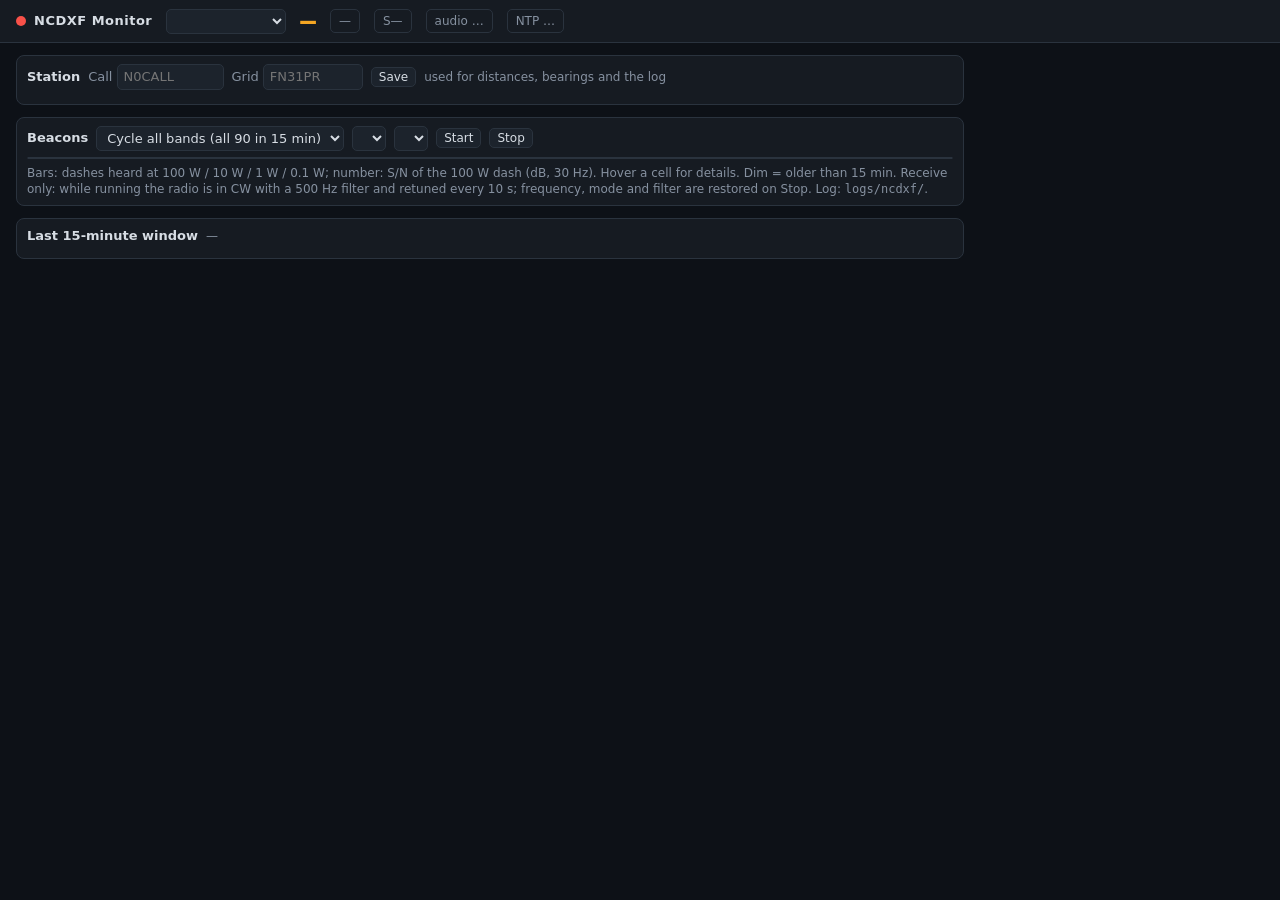
==== static/index.html @ 0770ba5a "NCDXF/IARU beacon monitor for IC-7300 / Yaesu FTDX10 Standalone version of the beacon monitor from c" ====
<!doctype html>
<html lang="en">
<head>
<meta charset="utf-8">
<meta name="viewport" content="width=device-width, initial-scale=1">
<title>NCDXF Monitor</title>
<link rel="stylesheet" href="/static/style.css">
</head>
<body>
<header>
  <div class="brand"><span id="conn" class="dot" title="Server connection"></span>NCDXF Monitor</div>
  <select id="radioSel" title="Radio (switching is refused while monitoring)"></select>
  <div class="freq" id="freq">—</div>
  <div class="badge" id="modeBadge">—</div>
  <div class="badge" id="smeter" title="S-meter">S—</div>
  <div class="badge" id="audioBadge" title="Receive audio from the radio's USB sound card">audio …</div>
  <div class="badge" id="clockBadge" title="PC clock">NTP …</div>
</header>

<main>
  <section>
    <div class="row">
      <b>Station</b>
      <label>Call <input id="stCall" placeholder="N0CALL" size="9"></label>
      <label>Grid <input id="stGrid" placeholder="FN31pr" size="8"></label>
      <button class="small" id="stSave">Save</button>
      <span class="hint">used for distances, bearings and the log</span>
    </div>
  </section>

  <section>
    <div class="row">
      <b>Beacons</b>
      <select id="bnMode" title="What the radio listens to">
        <option value="cycle">Cycle all bands (all 90 in 15 min)</option>
        <option value="band">One band (all 18 in 3 min)</option>
        <option value="follow">Follow one beacon</option>
      </select>
      <select id="bnBand" title="Band for One band"></select>
      <select id="bnBeacon" title="Beacon for Follow"></select>
      <button class="small" id="bnStart">Start</button>
      <button class="small" id="bnStop">Stop</button>
      <span id="bnInfo" class="hint"></span>
    </div>
    <div class="table-wrap">
      <table><thead><tr id="bnHead"></tr></thead><tbody id="bnBody"></tbody></table>
    </div>
    <div class="hint help">Bars: dashes heard at 100 W / 10 W / 1 W / 0.1 W; number: S/N of the 100 W dash (dB, 30 Hz).
      Hover a cell for details. Dim = older than 15 min. Receive only: while running the radio is in CW with a 500 Hz
      filter and retuned every 10 s; frequency, mode and filter are restored on Stop. Log: <code>logs/ncdxf/</code>.</div>
  </section>

  <section>
    <div class="row"><b>Last 15-minute window</b> <span id="passInfo" class="hint">—</span></div>
    <div id="passText" class="pass"></div>
  </section>
</main>
<div id="toast"></div>
<script src="/static/app.js"></script>
</body>
</html>
---- static/style.css ----
:root {
  --bg: #0d1117; --panel: #161b22; --panel2: #1c232c; --line: #2a333e;
  --fg: #d7dde4; --dim: #8691a0; --accent: #f5a623; --ok: #3fb950; --bad: #f85149;
}
* { box-sizing: border-box; }
html, body { margin: 0; background: var(--bg); color: var(--fg);
  font: 13px/1.35 system-ui, -apple-system, "Segoe UI", sans-serif; }
button, select, input { font: inherit; color: var(--fg); }
button { background: var(--panel2); border: 1px solid var(--line); border-radius: 5px; padding: 4px 9px; cursor: pointer; }
button:hover { border-color: var(--dim); }
button:disabled { opacity: 0.45; cursor: default; }
button.small { padding: 1px 7px; font-size: 12px; }
select, input { background: var(--panel2); border: 1px solid var(--line); border-radius: 5px; padding: 3px 6px; }
input { text-transform: uppercase; }
code { font-size: 12px; }

header { display: flex; align-items: center; gap: 14px; padding: 8px 16px; flex-wrap: wrap;
  background: var(--panel); border-bottom: 1px solid var(--line); }
.brand { font-weight: 700; letter-spacing: .5px; display: flex; align-items: center; gap: 8px; }
.dot { width: 10px; height: 10px; border-radius: 50%; background: var(--bad); display: inline-block; }
.dot.ok { background: var(--ok); }
#radioSel { font-weight: 700; width: 120px; }
.freq { font: 600 26px/1 ui-monospace, "SF Mono", Menlo, Consolas, monospace; color: var(--accent); }
.freq.off { color: var(--dim); }
.badge { font-size: 12px; padding: 3px 8px; border-radius: 5px; border: 1px solid var(--line); color: var(--dim); white-space: nowrap; }
.badge.ok { color: var(--ok); }
.badge.bad { color: #fff; background: var(--bad); border-color: var(--bad); }

main { padding: 12px 16px; display: grid; gap: 12px; max-width: 980px; }
section { background: var(--panel); border: 1px solid var(--line); border-radius: 8px; padding: 8px 10px; min-width: 0; }
.row { display: flex; align-items: center; gap: 8px; flex-wrap: wrap; margin-bottom: 6px; }
.row label { display: flex; align-items: center; gap: 4px; color: var(--dim); }
.hint { color: var(--dim); font-size: 12px; }
.help { padding-top: 6px; }
.pass { font-size: 13px; line-height: 1.5; }

.table-wrap { overflow-x: auto; border: 1px solid var(--line); border-radius: 5px; background: #06090d; }
table { border-collapse: collapse; width: 100%; font-size: 13px; }
th { background: var(--panel2); text-align: left; font-weight: 600; color: var(--dim); padding: 3px 8px; white-space: nowrap; }
td { padding: 2px 8px; border-top: 1px solid #141a21; white-space: nowrap; font-family: ui-monospace, Menlo, Consolas, monospace; }
th:nth-child(3), th:nth-child(4), td:nth-child(3), td:nth-child(4) { text-align: right; }
th:nth-child(n+5), td:nth-child(n+5) { min-width: 62px; }
.cell { font-variant-numeric: tabular-nums; }
.cell.now { outline: 1px solid var(--accent); outline-offset: -1px; }
.cell.old { opacity: 0.4; }
.cell .dim { color: var(--dim); }
.bars { display: inline-flex; align-items: flex-end; gap: 1px; height: 12px; vertical-align: -1px; }
.bars i { display: inline-block; width: 4px; background: var(--line); }
.bars i:nth-child(1) { height: 12px; } .bars i:nth-child(2) { height: 9px; }
.bars i:nth-child(3) { height: 6px; } .bars i:nth-child(4) { height: 3px; }
.bars i.on { background: var(--ok); }

#toast { display: none; position: fixed; right: 16px; bottom: 16px; max-width: 420px; padding: 8px 12px;
  background: #3a1416; border: 1px solid var(--bad); border-radius: 6px; color: #fff; }

@media (max-width: 600px) { header, main { padding-left: 16px; padding-right: 16px; } .freq { font-size: 20px; } }
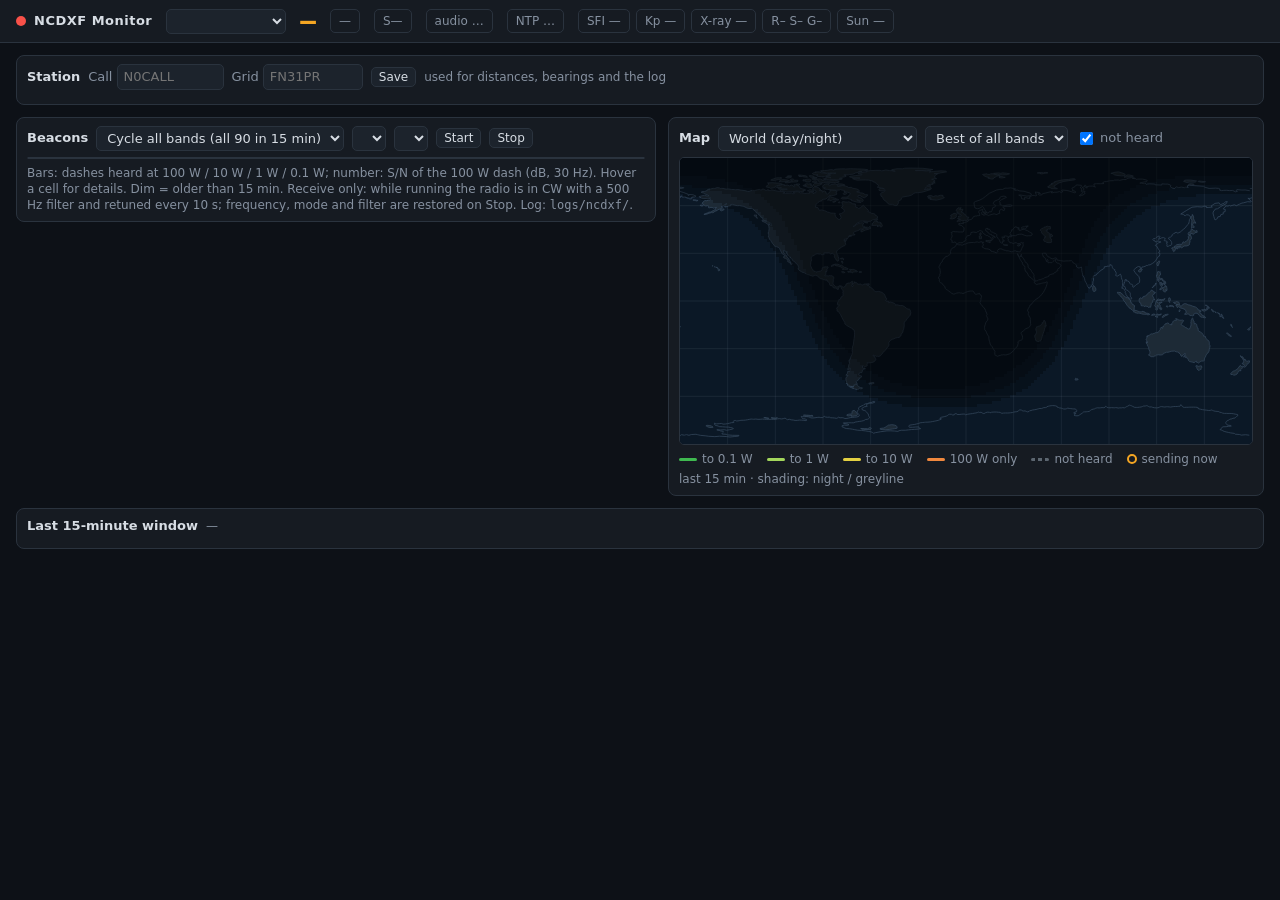
==== commit cf5b71e1: "Map with great-circle paths, space weather in the header - map beside the table: station, beacons an" ====
--- a/static/index.html
+++ b/static/index.html
@@ -15,6 +15,13 @@
   <div class="badge" id="smeter" title="S-meter">S—</div>
   <div class="badge" id="audioBadge" title="Receive audio from the radio's USB sound card">audio …</div>
   <div class="badge" id="clockBadge" title="PC clock">NTP …</div>
+  <div class="space" title="Space weather (NOAA SWPC, refreshed every 15 min) and the sun at your station">
+    <div class="badge" id="sfiBadge">SFI —</div>
+    <div class="badge" id="kpBadge">Kp —</div>
+    <div class="badge" id="xrayBadge">X-ray —</div>
+    <div class="badge" id="scalesBadge">R– S– G–</div>
+    <div class="badge" id="sunBadge">Sun —</div>
+  </div>
 </header>
 
 <main>
@@ -28,6 +35,7 @@
     </div>
   </section>
 
+  <div class="split">
   <section>
     <div class="row">
       <b>Beacons</b>
@@ -50,6 +58,26 @@
       filter and retuned every 10 s; frequency, mode and filter are restored on Stop. Log: <code>logs/ncdxf/</code>.</div>
   </section>
 
+  <section class="map-section">
+    <div class="row">
+      <b>Map</b>
+      <select id="mapProj" title="Projection">
+        <option value="world">World (day/night)</option>
+        <option value="azim">Azimuthal from your QTH</option>
+      </select>
+      <select id="mapBand" title="Which result the paths show"><option value="best">Best of all bands</option></select>
+      <label class="chk"><input type="checkbox" id="mapMiss" checked> not heard</label>
+    </div>
+    <div class="map-wrap"><canvas id="map"></canvas><div id="mapTip" class="map-tip" hidden></div></div>
+    <div class="legend">
+      <span><i style="background:var(--d4)"></i>to 0.1 W</span><span><i style="background:var(--d3)"></i>to 1 W</span>
+      <span><i style="background:var(--d2)"></i>to 10 W</span><span><i style="background:var(--d1)"></i>100 W only</span>
+      <span><i class="miss"></i>not heard</span><span><i class="ring"></i>sending now</span>
+      <span class="hint">last 15 min · shading: night / greyline</span>
+    </div>
+  </section>
+  </div>
+
   <section>
     <div class="row"><b>Last 15-minute window</b> <span id="passInfo" class="hint">—</span></div>
     <div id="passText" class="pass"></div>
--- a/static/style.css
+++ b/static/style.css
@@ -1,6 +1,8 @@
 :root {
   --bg: #0d1117; --panel: #161b22; --panel2: #1c232c; --line: #2a333e;
-  --fg: #d7dde4; --dim: #8691a0; --accent: #f5a623; --ok: #3fb950; --bad: #f85149;
+  --fg: #d7dde4; --dim: #8691a0; --accent: #f5a623; --ok: #3fb950; --bad: #f85149; --warn: #e3b341;
+  /* path colours: dashes heard down to 0.1 W / 1 W / 10 W / 100 W */
+  --d4: #3fb950; --d3: #a3d65c; --d2: #e3d042; --d1: #f0883e; --miss: #5c6670;
 }
 * { box-sizing: border-box; }
 html, body { margin: 0; background: var(--bg); color: var(--fg);
@@ -25,8 +27,12 @@
 .badge { font-size: 12px; padding: 3px 8px; border-radius: 5px; border: 1px solid var(--line); color: var(--dim); white-space: nowrap; }
 .badge.ok { color: var(--ok); }
 .badge.bad { color: #fff; background: var(--bad); border-color: var(--bad); }
+.badge.warn { color: #111; background: var(--warn); border-color: var(--warn); }
+.space { display: flex; gap: 6px; flex-wrap: wrap; }
 
-main { padding: 12px 16px; display: grid; gap: 12px; max-width: 980px; }
+main { padding: 12px 16px; display: grid; gap: 12px; max-width: 1560px; }
+.split { display: grid; grid-template-columns: minmax(0, 640px) minmax(0, 1fr); gap: 12px; align-items: start; }
+@media (max-width: 1150px) { .split { grid-template-columns: minmax(0, 1fr); } }
 section { background: var(--panel); border: 1px solid var(--line); border-radius: 8px; padding: 8px 10px; min-width: 0; }
 .row { display: flex; align-items: center; gap: 8px; flex-wrap: wrap; margin-bottom: 6px; }
 .row label { display: flex; align-items: center; gap: 4px; color: var(--dim); }
@@ -54,3 +60,15 @@
   background: #3a1416; border: 1px solid var(--bad); border-radius: 6px; color: #fff; }
 
 @media (max-width: 600px) { header, main { padding-left: 16px; padding-right: 16px; } .freq { font-size: 20px; } }
+
+/* map */
+.map-wrap { position: relative; border: 1px solid var(--line); border-radius: 5px; background: #0a1420; overflow: hidden; }
+#map { display: block; width: 100%; }
+.map-tip { position: absolute; pointer-events: none; background: rgba(13, 17, 23, .92); border: 1px solid var(--line);
+  border-radius: 5px; padding: 4px 8px; font-size: 12px; white-space: pre; z-index: 2; }
+.chk { display: flex; align-items: center; gap: 4px; color: var(--dim); }
+.chk input { text-transform: none; }
+.legend { display: flex; flex-wrap: wrap; gap: 4px 14px; padding-top: 6px; font-size: 12px; color: var(--dim); align-items: center; }
+.legend i { display: inline-block; width: 18px; height: 3px; margin-right: 5px; vertical-align: middle; border-radius: 2px; }
+.legend i.miss { background: repeating-linear-gradient(90deg, var(--miss) 0 4px, transparent 4px 7px); }
+.legend i.ring { width: 10px; height: 10px; border: 2px solid var(--accent); border-radius: 50%; background: none; }
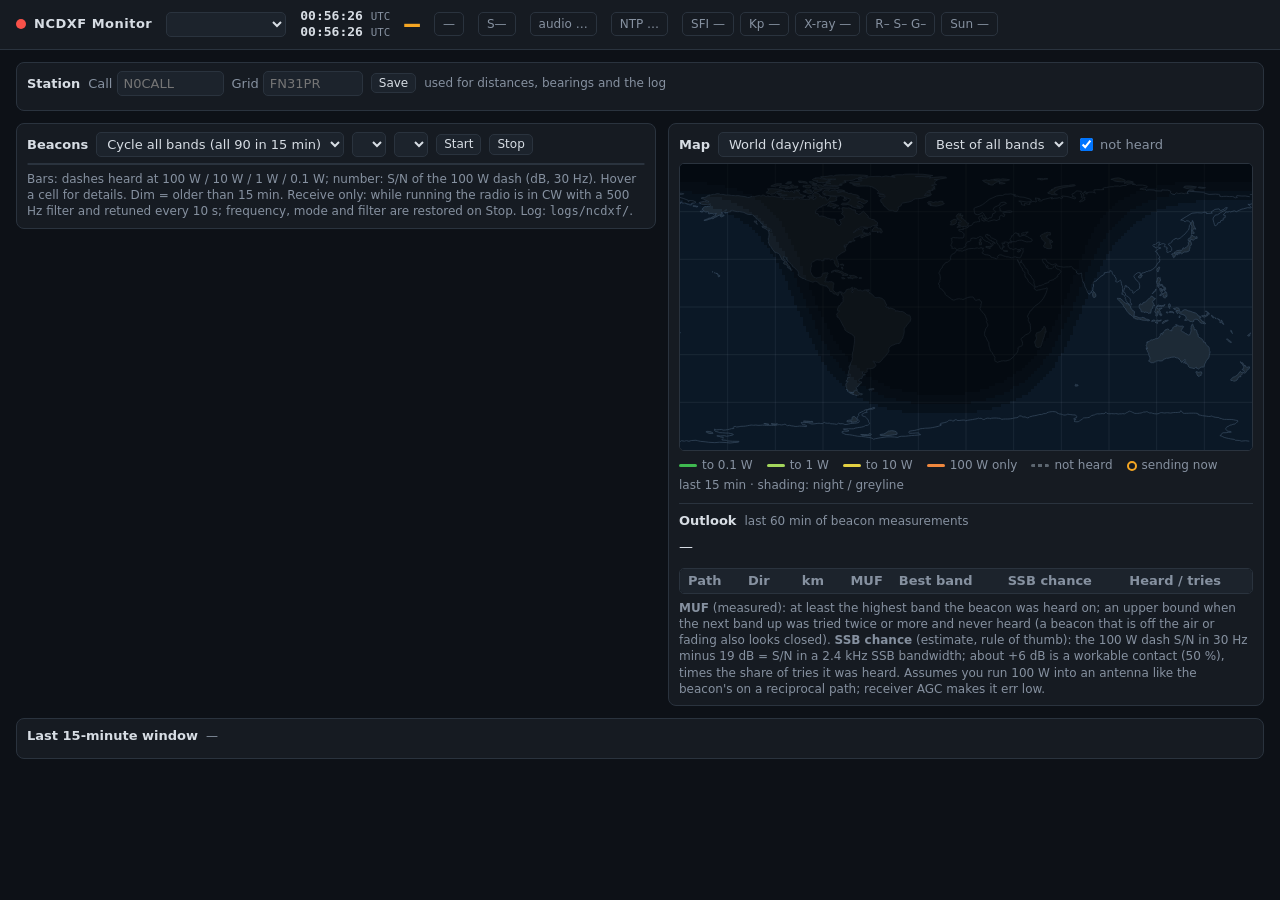
==== commit a090d2aa: "Propagation outlook (MUF bracket, SSB chance) and UTC/local clock - outlook.py: from the last hour o" ====
--- a/static/index.html
+++ b/static/index.html
@@ -10,6 +10,7 @@
 <header>
   <div class="brand"><span id="conn" class="dot" title="Server connection"></span>NCDXF Monitor</div>
   <select id="radioSel" title="Radio (switching is refused while monitoring)"></select>
+  <div class="clock" id="clockTime" title="UTC and this PC's local time">—</div>
   <div class="freq" id="freq">—</div>
   <div class="badge" id="modeBadge">—</div>
   <div class="badge" id="smeter" title="S-meter">S—</div>
@@ -75,6 +76,18 @@
       <span><i class="miss"></i>not heard</span><span><i class="ring"></i>sending now</span>
       <span class="hint">last 15 min · shading: night / greyline</span>
     </div>
+    <div class="outlook">
+      <div class="row"><b>Outlook</b> <span class="hint" id="olInfo">last 60 min of beacon measurements</span></div>
+      <div id="olRec" class="rec">—</div>
+      <div id="olBands" class="ol-bands"></div>
+      <div class="table-wrap"><table class="ol-table"><thead><tr><th>Path</th><th>Dir</th><th>km</th><th>MUF</th>
+        <th>Best band</th><th>SSB chance</th><th>Heard / tries</th></tr></thead><tbody id="olBody"></tbody></table></div>
+      <div class="hint help"><b>MUF</b> (measured): at least the highest band the beacon was heard on; an upper bound when
+        the next band up was tried twice or more and never heard (a beacon that is off the air or fading also looks
+        closed). <b>SSB chance</b> (estimate, rule of thumb): the 100 W dash S/N in 30 Hz minus 19 dB = S/N in a 2.4 kHz
+        SSB bandwidth; about +6 dB is a workable contact (50 %), times the share of tries it was heard. Assumes you run
+        100 W into an antenna like the beacon's on a reciprocal path; receiver AGC makes it err low.</div>
+    </div>
   </section>
   </div>
 
--- a/static/style.css
+++ b/static/style.css
@@ -72,3 +72,21 @@
 .legend i { display: inline-block; width: 18px; height: 3px; margin-right: 5px; vertical-align: middle; border-radius: 2px; }
 .legend i.miss { background: repeating-linear-gradient(90deg, var(--miss) 0 4px, transparent 4px 7px); }
 .legend i.ring { width: 10px; height: 10px; border: 2px solid var(--accent); border-radius: 50%; background: none; }
+
+/* UTC + local clock */
+.clock { display: flex; flex-direction: column; font: 600 13px/1.25 ui-monospace, Menlo, Consolas, monospace; }
+.clock small { color: var(--dim); font-weight: 400; }
+
+/* outlook */
+.outlook { margin-top: 10px; border-top: 1px solid var(--line); padding-top: 8px; }
+.rec { font-size: 14px; line-height: 1.45; margin-bottom: 6px; }
+.ol-bands { display: flex; gap: 6px; flex-wrap: wrap; margin-bottom: 6px; }
+.chip { font-size: 12px; padding: 2px 8px; border-radius: 10px; border: 1px solid var(--line); color: var(--dim); }
+.chip.good { border-color: var(--d4); color: var(--d4); }
+.chip.weak { border-color: var(--d1); color: var(--d1); }
+.chip.closed { opacity: .6; }
+.ol-table td { font-family: inherit; }
+.ol-table th:nth-child(3), .ol-table td:nth-child(3) { text-align: right; }
+.ol-table th:nth-child(n+5), .ol-table td:nth-child(n+5) { min-width: 0; }
+.pbar { display: inline-block; width: 46px; height: 6px; background: var(--line); border-radius: 3px; vertical-align: middle; overflow: hidden; }
+.pbar i { display: block; height: 100%; background: var(--d4); }
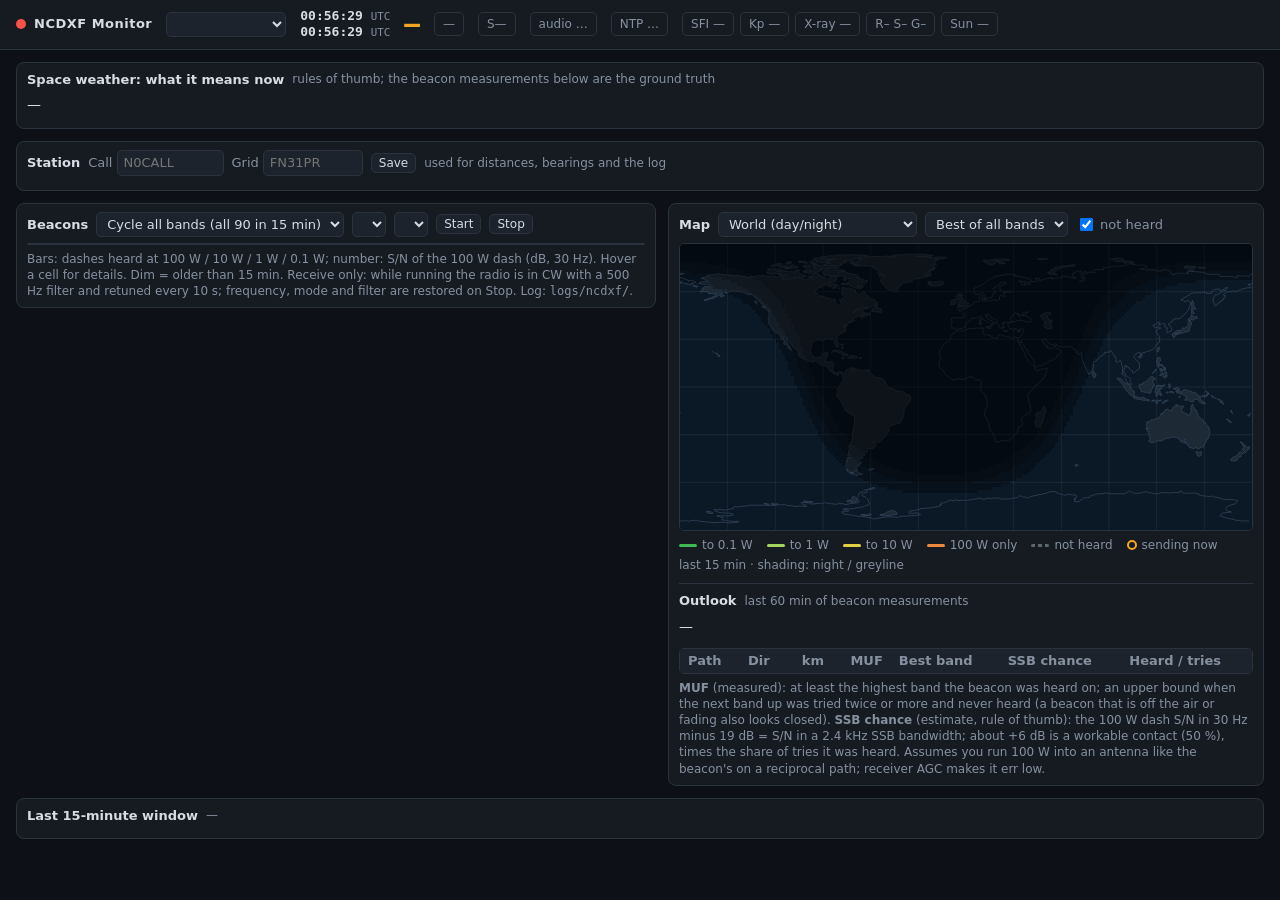
==== commit fdfb34f1: "Space weather interpretation panel below the header Summary line plus cards for solar flux, geomagne" ====
--- a/static/index.html
+++ b/static/index.html
@@ -26,6 +26,13 @@
 </header>
 
 <main>
+  <section class="sw-section">
+    <div class="row"><b>Space weather: what it means now</b>
+      <span class="hint" id="swWhen">rules of thumb; the beacon measurements below are the ground truth</span></div>
+    <div id="swSummary" class="rec">—</div>
+    <div id="swItems" class="sw-items"></div>
+  </section>
+
   <section>
     <div class="row">
       <b>Station</b>
--- a/static/style.css
+++ b/static/style.css
@@ -90,3 +90,12 @@
 .ol-table th:nth-child(n+5), .ol-table td:nth-child(n+5) { min-width: 0; }
 .pbar { display: inline-block; width: 46px; height: 6px; background: var(--line); border-radius: 3px; vertical-align: middle; overflow: hidden; }
 .pbar i { display: block; height: 100%; background: var(--d4); }
+
+/* space weather interpretation */
+.sw-items { display: grid; grid-template-columns: repeat(auto-fill, minmax(260px, 1fr)); gap: 8px; }
+.sw-item { border: 1px solid var(--line); border-left: 3px solid var(--dim); border-radius: 5px; padding: 6px 8px;
+  background: var(--panel2); font-size: 12.5px; line-height: 1.4; }
+.sw-item.good { border-left-color: var(--ok); } .sw-item.warn { border-left-color: var(--warn); }
+.sw-item.bad { border-left-color: var(--bad); } .sw-item.weak { border-left-color: var(--d1); }
+.sw-head { display: flex; justify-content: space-between; gap: 8px; margin-bottom: 2px; }
+.sw-head span { font-family: ui-monospace, Menlo, Consolas, monospace; color: var(--accent); }
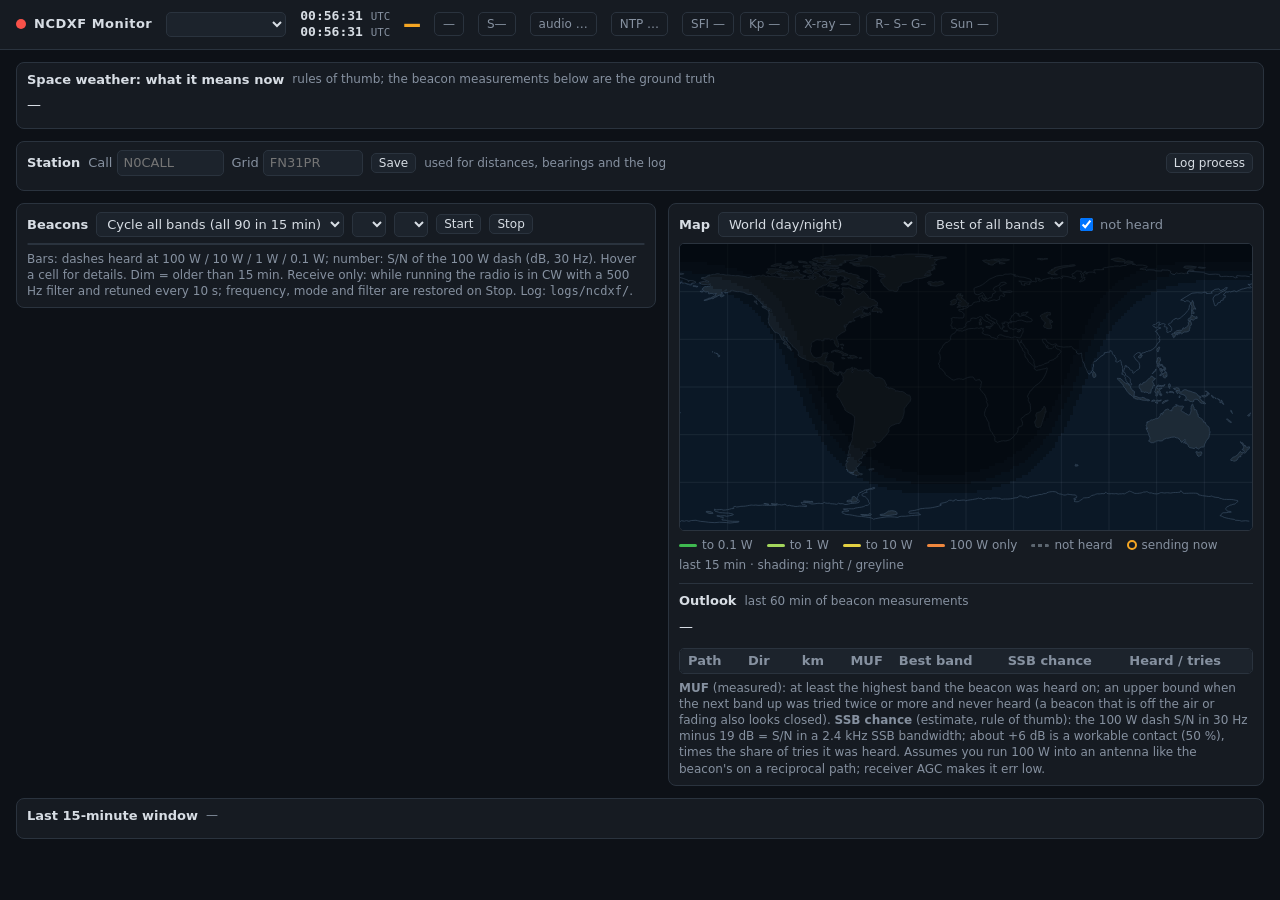
==== commit 7fa90c17: "Propagation report: "Log process" builds a standalone page from the day's log report.py turns the da" ====
--- a/static/index.html
+++ b/static/index.html
@@ -40,6 +40,7 @@
       <label>Grid <input id="stGrid" placeholder="FN31pr" size="8"></label>
       <button class="small" id="stSave">Save</button>
       <span class="hint">used for distances, bearings and the log</span>
+      <button id="reportBtn" class="small" style="margin-left:auto" title="Process today's log into a propagation report (opens in a new window; the file is also saved in logs/reports/)">Log process</button>
     </div>
   </section>
 
